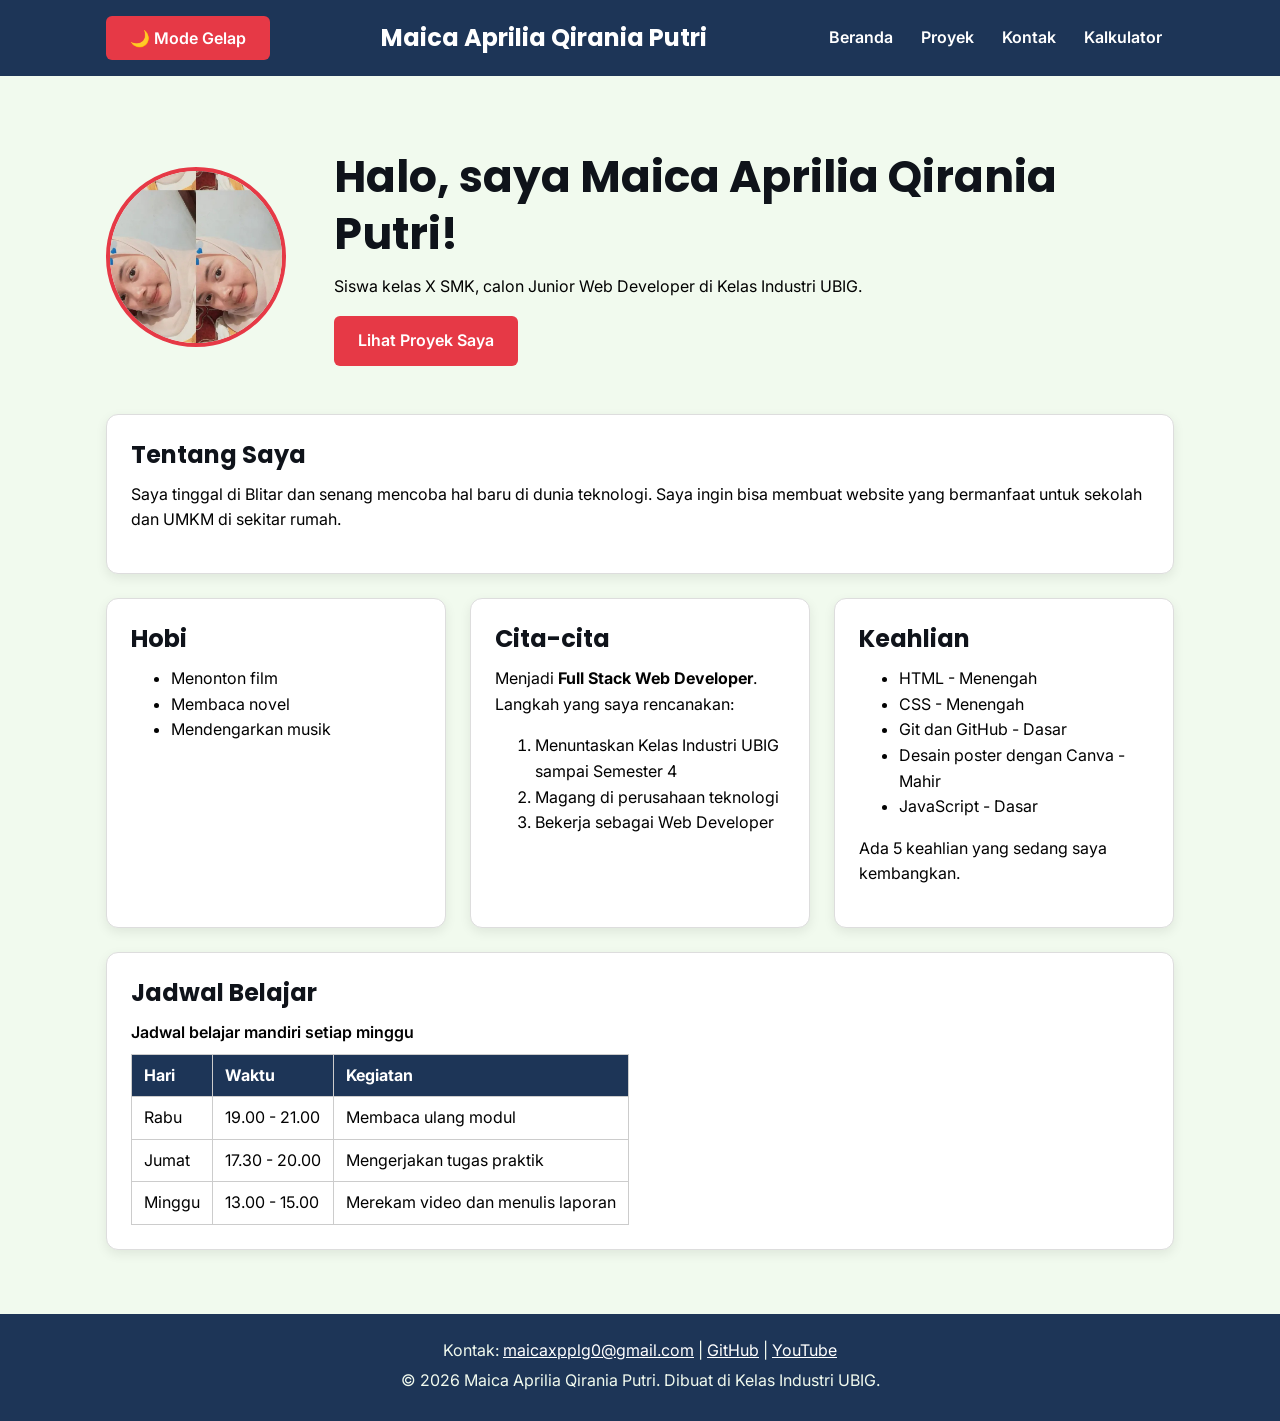
==== index.html @ 372b05b6 "feat: menambahkan dan mengganti sesuai dengan modul mingguan" ====
<!DOCTYPE html>
<html lang="id">
<head>
  <meta charset="UTF-8">
  <meta name="viewport" content="width=device-width, initial-scale=1.0">
  <title>Maica Aprilia Qirania Putri | Beranda</title>
  <link rel="preconnect" href="https://fonts.googleapis.com">
  <link rel="preconnect" href="https://fonts.gstatic.com" crossorigin>
  <link href="https://fonts.googleapis.com/css2?family=Inter:wght@400;600&family=Poppins:wght@600;700&display=swap" rel="stylesheet">
  <link rel="stylesheet" href="css/style.css">
  <script src="js/main.js" defer></script>
  <script src="js/tema.js" defer></script>
</head>
<body>
  <header>
    <div class="container navbar">
      <button id="tombolTema" type="button" aria-pressed="false">🌙 Mode Gelap</button>
      <h1>Maica Aprilia Qirania Putri</h1>
      <nav class="menu-laptop">
        <ul>
          <li><a href="index.html">Beranda</a></li>
          <li><a href="proyek.html">Proyek</a></li>
          <li><a href="kontak.html">Kontak</a></li>
          <li><a href="kalkulator.html">Kalkulator</a></li>
        </ul>
      </nav>
      <!-- Tantangan: menu ponsel yang bisa dibuka-tutup -->
      <details class="menu-ponsel">
        <summary>Menu</summary>
        <nav>
          <ul>
            <li><a href="index.html">Beranda</a></li>
            <li><a href="proyek.html">Proyek</a></li>
            <li><a href="kontak.html">Kontak</a></li>
            <li><a href="kalkulator.html">Kalkulator</a></li>
          </ul>
        </nav>
      </details>
    </div>
  </header>

  <main>
    <div class="container">
      <section class="hero">
        <img src="img/6264645036481909280_99.jpg" alt="Foto profil Maica Aprilia Qirania Putri" width="180">
        <div>
          <h2>Halo, saya Maica Aprilia Qirania Putri!</h2>
          <p>Siswa kelas X SMK, calon Junior Web Developer di Kelas Industri UBIG.</p>
          <a href="proyek.html" class="tombol">Lihat Proyek Saya</a>
        </div>
      </section>

      <section class="kartu">
        <h2>Tentang Saya</h2>
        <p>Saya tinggal di Blitar dan senang mencoba hal baru di dunia teknologi. Saya ingin bisa membuat website yang bermanfaat untuk sekolah dan UMKM di sekitar rumah.</p>
      </section>

      <div class="daftar-kartu">
        <section class="kartu">
          <h2>Hobi</h2>
          <ul>
            <li>Menonton film</li>
            <li>Membaca novel</li>
            <li>Mendengarkan musik</li>
          </ul>
        </section>

        <section class="kartu">
          <h2>Cita-cita</h2>
          <p>Menjadi <strong>Full Stack Web Developer</strong>. Langkah yang saya rencanakan:</p>
          <ol>
            <li>Menuntaskan Kelas Industri UBIG sampai Semester 4</li>
            <li>Magang di perusahaan teknologi</li>
            <li>Bekerja sebagai Web Developer</li>
          </ol>
        </section>

        <section class="kartu">
          <h2>Keahlian</h2>
          <ul id="daftar-skill"></ul>
          <p id="jumlah-skill"></p>
        </section>
      </div>

      <section class="kartu">
        <h2>Jadwal Belajar</h2>
        <table>
          <caption>Jadwal belajar mandiri setiap minggu</caption>
          <thead>
            <tr>
              <th>Hari</th>
              <th>Waktu</th>
              <th>Kegiatan</th>
            </tr>
          </thead>
          <tbody>
            <tr>
              <td>Rabu</td>
              <td>19.00 - 21.00</td>
              <td>Membaca ulang modul</td>
            </tr>
            <tr>
              <td>Jumat</td>
              <td>17.30 - 20.00</td>
              <td>Mengerjakan tugas praktik</td>
            </tr>
            <tr>
              <td>Minggu</td>
              <td>13.00 - 15.00</td>
              <td>Merekam video dan menulis laporan</td>
            </tr>
          </tbody>
        </table>
      </section>
    </div>
  </main>

  <footer>
    <p>Kontak: <a href="mailto:maicaxpplg0@gmail.com">maicaxpplg0@gmail.com</a> |
      <a href="https://github.com/919mayygaa" target="_blank">GitHub</a> |
      <a href="https://www.youtube.com/@maicaxpplg_1" target="_blank">YouTube</a></p>
    <p>&copy; 2026 Maica Aprilia Qirania Putri. Dibuat di Kelas Industri UBIG.</p>
  </footer>
</body>
</html>
---- css/style.css ----
/* Gaya portofolio Maica Aprilia Qirania Putri
   Palet: #1D3557 (utama), #E63946 (aksen), #F1FAEE (latar)
   Huruf: Poppins (judul), Inter (isi)
   Tata letak: mobile first, titik ubah 768px (tablet) dan 1024px (laptop) */

/* 1. Reset */
* {
  box-sizing: border-box;
  margin: 0;
}

img {
  max-width: 100%;
  height: auto;
}

/* 2. Dasar halaman: warna dan huruf */
:root {
  --warna-garis: #CCCCCC;
  --warna-kartu: #FFFFFF;
  --warna-judul: #0f131a;
  --warna-latar: #F1FAEE;
}

body {
  font-family: "Inter", Arial, sans-serif;
  font-size: 1rem;
  line-height: 1.6;
  color: #020202;
  background-color: #F1FAEE;
}

h1, h2, h3 {
  font-family: "Poppins", Arial, sans-serif;
  color: #0f131a;
  line-height: 1.3;
}

h2 {
  margin-bottom: 0.75rem;
}

p, ul, ol {
  margin-bottom: 1rem;
}

a {
  color: #E63946;
}

/* 3. Wadah, header, dan menu */
.container {
  max-width: 1100px;
  margin: 0 auto;
  padding: 0 1rem;
}

header {
  background-color: #1D3557;
  color: #FFFFFF;
  padding: 1rem 0;
}

header h1 {
  color: #FFFFFF;
  font-size: 1.5rem;
}

.navbar {
  display: flex;
  flex-wrap: wrap;
  justify-content: space-between;
  align-items: center;
  gap: 0.5rem;
}

nav ul {
  display: flex;
  gap: 0.25rem;
  padding: 0;
  margin: 0;
  list-style: none;
}

nav a {
  display: inline-block;
  padding: 0.5rem 0.75rem;
  border-radius: 6px;
  color: #FFFFFF;
  font-weight: 600;
  text-decoration: none;
}

/* Tantangan: menu ponsel buka-tutup dengan details */
.menu-laptop {
  display: none;
}

.menu-ponsel summary {
  padding: 0.5rem 0.75rem;
  border: 1px solid #FFFFFF;
  border-radius: 6px;
  font-weight: 600;
  cursor: pointer;
}

.menu-ponsel ul {
  flex-direction: column;
  margin-top: 0.5rem;
}

/* 4. Isi utama, hero, dan kartu */
main {
  padding: 1.5rem 0;
}

.hero {
  display: flex;
  flex-direction: column;
  align-items: center;
  gap: 1.5rem;
  padding: 1rem 0 2rem;
  text-align: center;
}

.hero img {
  border: 4px solid #E63946;
  border-radius: 50%;
}

.hero h2 {
  font-size: 2rem;
}

.tombol {
  display: inline-block;
  padding: 0.75rem 1.5rem;
  border-radius: 6px;
  background-color: #E63946;
  color: #FFFFFF;
  font-weight: 600;
  text-decoration: none;
}

.kartu {
  background-color: #FFFFFF;
  padding: 1rem;
  margin-bottom: 1.5rem;
  border: 1px solid #DDDDDD;
  border-radius: 12px;
  box-shadow: 0 4px 12px rgba(0, 0, 0, 0.08);
}

.daftar-kartu {
  display: flex;
  flex-wrap: wrap;
  gap: 1.5rem;
  margin-bottom: 1.5rem;
}

.daftar-kartu .kartu {
  flex: 1 1 280px;
  margin-bottom: 0;
}

article img {
  border-radius: 8px;
  border: 1px solid #DDDDDD;
}

/* 5. Tabel */
table {
  border-collapse: collapse;
}

caption {
  font-weight: 600;
  text-align: left;
  margin-bottom: 0.5rem;
}

th, td {
  border: 1px solid #CCCCCC;
  padding: 0.5rem 0.75rem;
  text-align: left;
}

th {
  background-color: #1D3557;
  color: #FFFFFF;
}

/* 6. Form */
label {
  font-size: 0.875rem;
}

input, select, textarea {
  width: 100%;
  max-width: 22rem;
  padding: 0.6rem;
  margin-top: 0.25rem;
  border: 1px solid #CCCCCC;
  border-radius: 6px;
  font-family: inherit;
  font-size: 1rem;
}

button {
  padding: 0.75rem 1.5rem;
  border: none;
  border-radius: 6px;
  background-color: #E63946;
  color: #FFFFFF;
  font-family: inherit;
  font-size: 1rem;
  font-weight: 600;
  cursor: pointer;
}

/* 7. Footer */
footer {
  background-color: #1D3557;
  color: #F1FAEE;
  text-align: center;
  padding: 1.5rem;
}

footer p {
  margin-bottom: 0.25rem;
}

footer a {
  color: #FFFFFF;
}

/* 8. Tablet: lebar layar 768px ke atas */
@media (min-width: 768px) {
  .menu-laptop {
    display: block;
  }

  .menu-ponsel {
    display: none;
  }

  .hero {
    flex-direction: row;
    padding: 2rem 0 3rem;
    text-align: left;
  }

  .kartu {
    padding: 1.5rem;
  }
}

/* 9. Laptop: lebar layar 1024px ke atas */
@media (min-width: 1024px) {
  main {
    padding: 2.5rem 0;
  }

  .hero {
    gap: 3rem;
  }

  .hero h2 {
    font-size: 2.75rem;
  }
}

/* 10. Filter proyek */
.filter {
  display: flex;
  flex-wrap: wrap;
  gap: 0.5rem;
  margin-bottom: 1rem;
}
.tombol-filter {
  padding: 0.5rem 1rem;
  border: 2px solid var(--warna-garis);
  background-color: var(--warna-kartu);
  color: var(--warna-judul);
  cursor: pointer;
}
.tombol-filter[aria-pressed="true"] {
  border-color: #2563EB;
  background-color: #2563EB;
  color: #FFFFFF;
}
.tombol-filter:focus-visible {
  outline: 3px solid #F59E0B;
  outline-offset: 2px;
}
.label {
  display: inline-block;
  padding: 0.1rem 0.6rem;
  margin-bottom: 0.5rem;
  border-radius: 999px;
  background-color: var(--warna-latar);
  color: var(--warna-judul);
  font-size: 0.85rem;
  font-weight: 600;
}

/* 11. Tema gelap */
body.dark-mode {
  color-scheme: dark;
  color: #F1F5F9;
  background-color: #121827;
  --warna-garis: #475569;
  --warna-kartu: #1E293B;
  --warna-judul: #F1F5F9;
  --warna-latar: #334155;
}

body.dark-mode h1,
body.dark-mode h2,
body.dark-mode h3 {
  color: #F1F5F9;
}

body.dark-mode header h1 {
  color: #FFFFFF;
}

body.dark-mode .kartu {
  background-color: #1E293B;
  border-color: #475569;
}

body.dark-mode input,
body.dark-mode select,
body.dark-mode textarea {
  color: #F1F5F9;
  background-color: #1E293B;
  border-color: #64748B;
}

body.dark-mode th {
  background-color: #334155;
}

body.dark-mode td {
  border-color: #64748B;
}
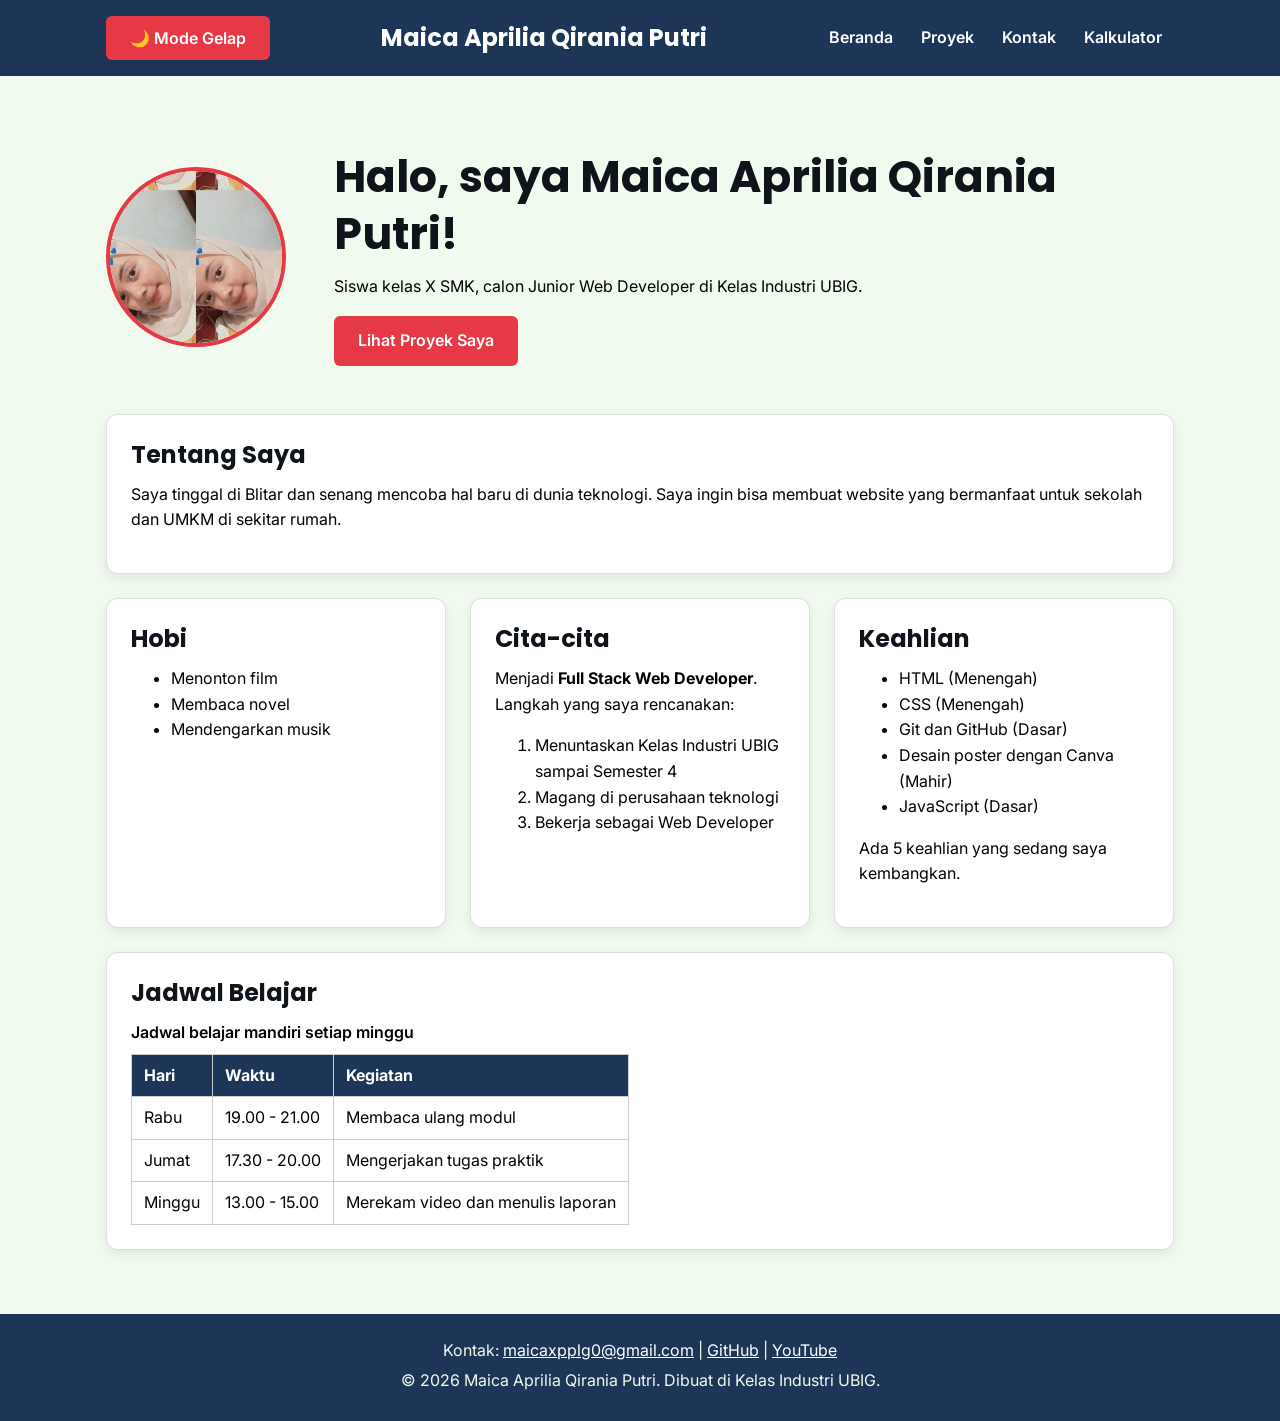
==== commit 7a0b417e: "uji praktik paket B kosongkan pesan ( perbaikan )" ====
--- a/index.html
+++ b/index.html
@@ -42,7 +42,7 @@
   <main>
     <div class="container">
       <section class="hero">
-        <img src="img/6264645036481909280_99.jpg" alt="Foto profil Maica Aprilia Qirania Putri" width="180">
+        <img src="img/6264645036481909280_99.jpg" alt="Foto profil Maica Aprilia Qirania Putri" width="180" height="180" loading="eager" fetchpriority="high" decoding="async">
         <div>
           <h2>Halo, saya Maica Aprilia Qirania Putri!</h2>
           <p>Siswa kelas X SMK, calon Junior Web Developer di Kelas Industri UBIG.</p>
--- a/css/style.css
+++ b/css/style.css
@@ -1,4 +1,5 @@
 /* Gaya portofolio Maica Aprilia Qirania Putri
+
    Palet: #1D3557 (utama), #E63946 (aksen), #F1FAEE (latar)
    Huruf: Poppins (judul), Inter (isi)
    Tata letak: mobile first, titik ubah 768px (tablet) dan 1024px (laptop) */
@@ -126,6 +127,9 @@
 .hero img {
   border: 4px solid #E63946;
   border-radius: 50%;
+  width: 180px;
+  height: 180px;
+  object-fit: cover;
 }
 
 .hero h2 {
@@ -345,3 +349,12 @@
 body.dark-mode td {
   border-color: #64748B;
 }
+
+.hampir-penuh {
+  font-weight: 600;
+}
+
+.peringatan-pesan {
+  font-weight: 600;
+}
+
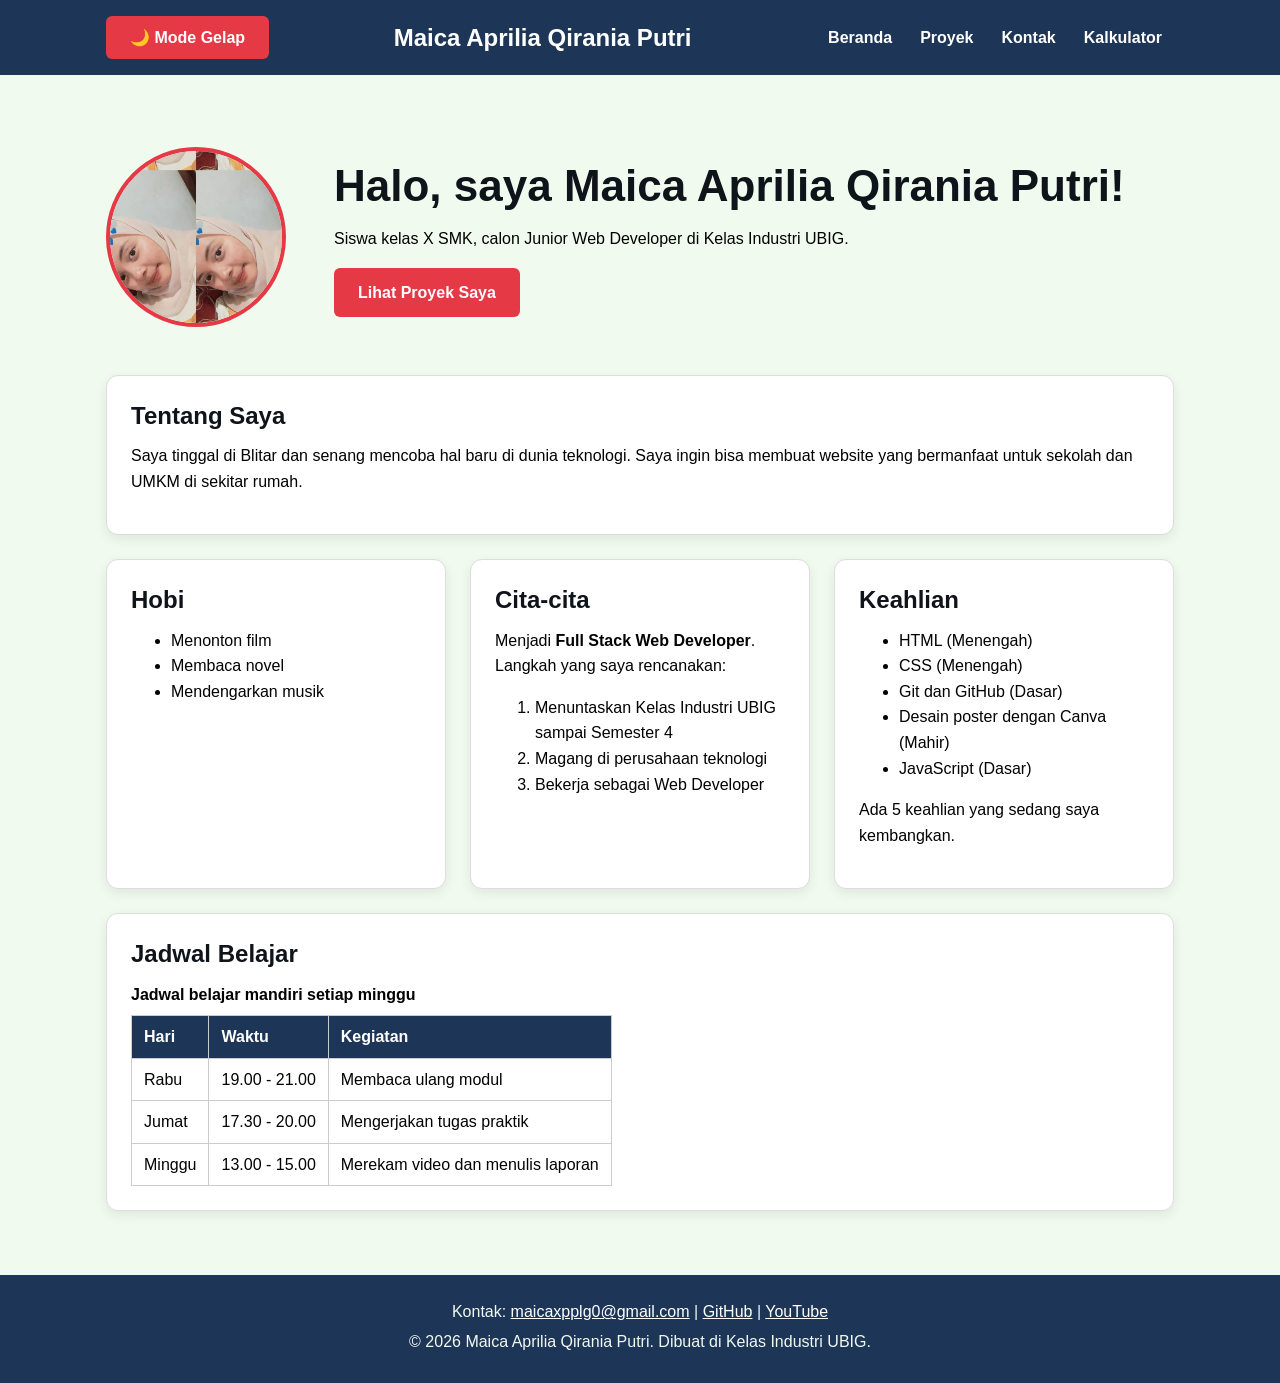
==== commit 52f8bd22: "feat : uji praktik uji paket B kosongkan pesan ( perbaikan )" ====
--- a/index.html
+++ b/index.html
@@ -3,10 +3,8 @@
 <head>
   <meta charset="UTF-8">
   <meta name="viewport" content="width=device-width, initial-scale=1.0">
+  <meta name="description" content="Portofolio Maica Aprilia Qirania Putri berisi profil, keahlian, jadwal belajar, dan proyek web.">
   <title>Maica Aprilia Qirania Putri | Beranda</title>
-  <link rel="preconnect" href="https://fonts.googleapis.com">
-  <link rel="preconnect" href="https://fonts.gstatic.com" crossorigin>
-  <link href="https://fonts.googleapis.com/css2?family=Inter:wght@400;600&family=Poppins:wght@600;700&display=swap" rel="stylesheet">
   <link rel="stylesheet" href="css/style.css">
   <script src="js/main.js" defer></script>
   <script src="js/tema.js" defer></script>
--- a/css/style.css
+++ b/css/style.css
@@ -24,7 +24,7 @@
 }
 
 body {
-  font-family: "Inter", Arial, sans-serif;
+  font-family: "Segoe UI", Arial, sans-serif;
   font-size: 1rem;
   line-height: 1.6;
   color: #020202;
@@ -32,7 +32,7 @@
 }
 
 h1, h2, h3 {
-  font-family: "Poppins", Arial, sans-serif;
+  font-family: "Segoe UI", Arial, sans-serif;
   color: #0f131a;
   line-height: 1.3;
 }
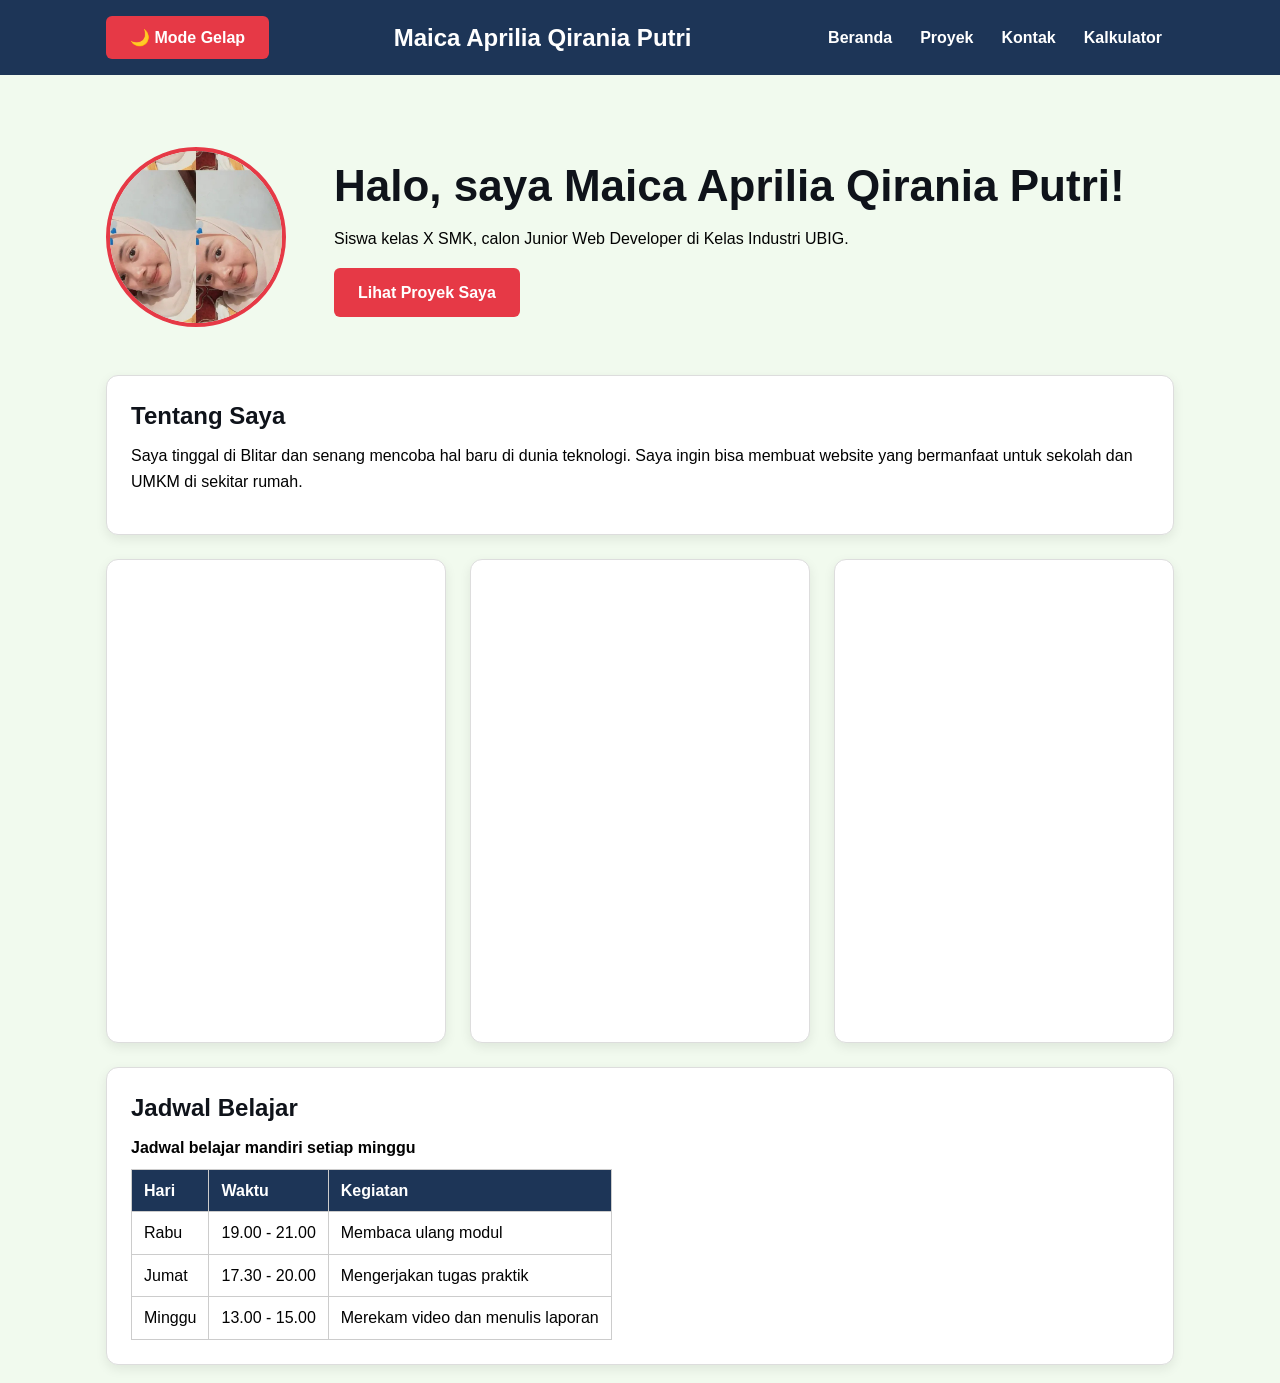
==== commit fbba31fb: "feat : uji praktik paket B kosongkan pesan ( perbaikan )" ====
--- a/index.html
+++ b/index.html
@@ -4,9 +4,15 @@
   <meta charset="UTF-8">
   <meta name="viewport" content="width=device-width, initial-scale=1.0">
   <meta name="description" content="Portofolio Maica Aprilia Qirania Putri berisi profil, keahlian, jadwal belajar, dan proyek web.">
+  <meta name="author" content="Maica Aprilia Qirania Putri">
+  <meta name="robots" content="index, follow">
+  <meta property="og:type" content="website">
+  <meta property="og:title" content="Maica Aprilia Qirania Putri | Beranda">
+  <meta property="og:description" content="Portofolio profil, keahlian, jadwal belajar, dan proyek web Maica Aprilia Qirania Putri.">
   <title>Maica Aprilia Qirania Putri | Beranda</title>
+  <link rel="preload" href="data/keahlian.json" as="fetch" crossorigin>
   <link rel="stylesheet" href="css/style.css">
-  <script src="js/main.js" defer></script>
+  <script src="js/beranda.js" defer></script>
   <script src="js/tema.js" defer></script>
 </head>
 <body>
--- a/css/style.css
+++ b/css/style.css
@@ -156,20 +156,75 @@
 }
 
 .daftar-kartu {
-  display: flex;
-  flex-wrap: wrap;
+  display: grid;
+  grid-template-columns: 1fr;
   gap: 1.5rem;
   margin-bottom: 1.5rem;
 }
 
 .daftar-kartu .kartu {
-  flex: 1 1 280px;
   margin-bottom: 0;
+  content-visibility: auto;
+  contain-intrinsic-size: 280px 420px;
 }
 
 article img {
+  display: block;
+  width: 100%;
+  aspect-ratio: 4 / 3;
+  object-fit: cover;
   border-radius: 8px;
   border: 1px solid #DDDDDD;
+}
+
+.bagian-proyek {
+  margin-bottom: 1.5rem;
+}
+
+.filter {
+  margin-bottom: 0.75rem;
+}
+
+#jumlah-proyek {
+  min-height: 1.5rem;
+  color: #475569;
+  font-weight: 600;
+}
+
+.bagian-repositori {
+  margin-bottom: 1.5rem;
+}
+
+.daftar-repo {
+  display: grid;
+  grid-template-columns: 1fr;
+  gap: 0.5rem;
+  padding: 0;
+  margin: 0;
+  list-style: none;
+}
+
+.daftar-repo li {
+  border: 1px solid var(--warna-garis);
+  border-radius: 8px;
+  background-color: var(--warna-latar);
+}
+
+.daftar-repo a {
+  display: block;
+  padding: 0.75rem 1rem;
+  font-weight: 600;
+  text-decoration: none;
+  overflow-wrap: anywhere;
+}
+
+.bagian-faq details {
+  padding: 0.75rem 0;
+  border-bottom: 1px solid var(--warna-garis);
+}
+
+.bagian-faq details:last-child {
+  border-bottom: 0;
 }
 
 /* 5. Tabel */
@@ -257,6 +312,11 @@
   .kartu {
     padding: 1.5rem;
   }
+
+  .daftar-kartu,
+  .daftar-repo {
+    grid-template-columns: repeat(2, minmax(0, 1fr));
+  }
 }
 
 /* 9. Laptop: lebar layar 1024px ke atas */
@@ -271,6 +331,10 @@
 
   .hero h2 {
     font-size: 2.75rem;
+  }
+
+  .daftar-kartu {
+    grid-template-columns: repeat(3, minmax(0, 1fr));
   }
 }
 
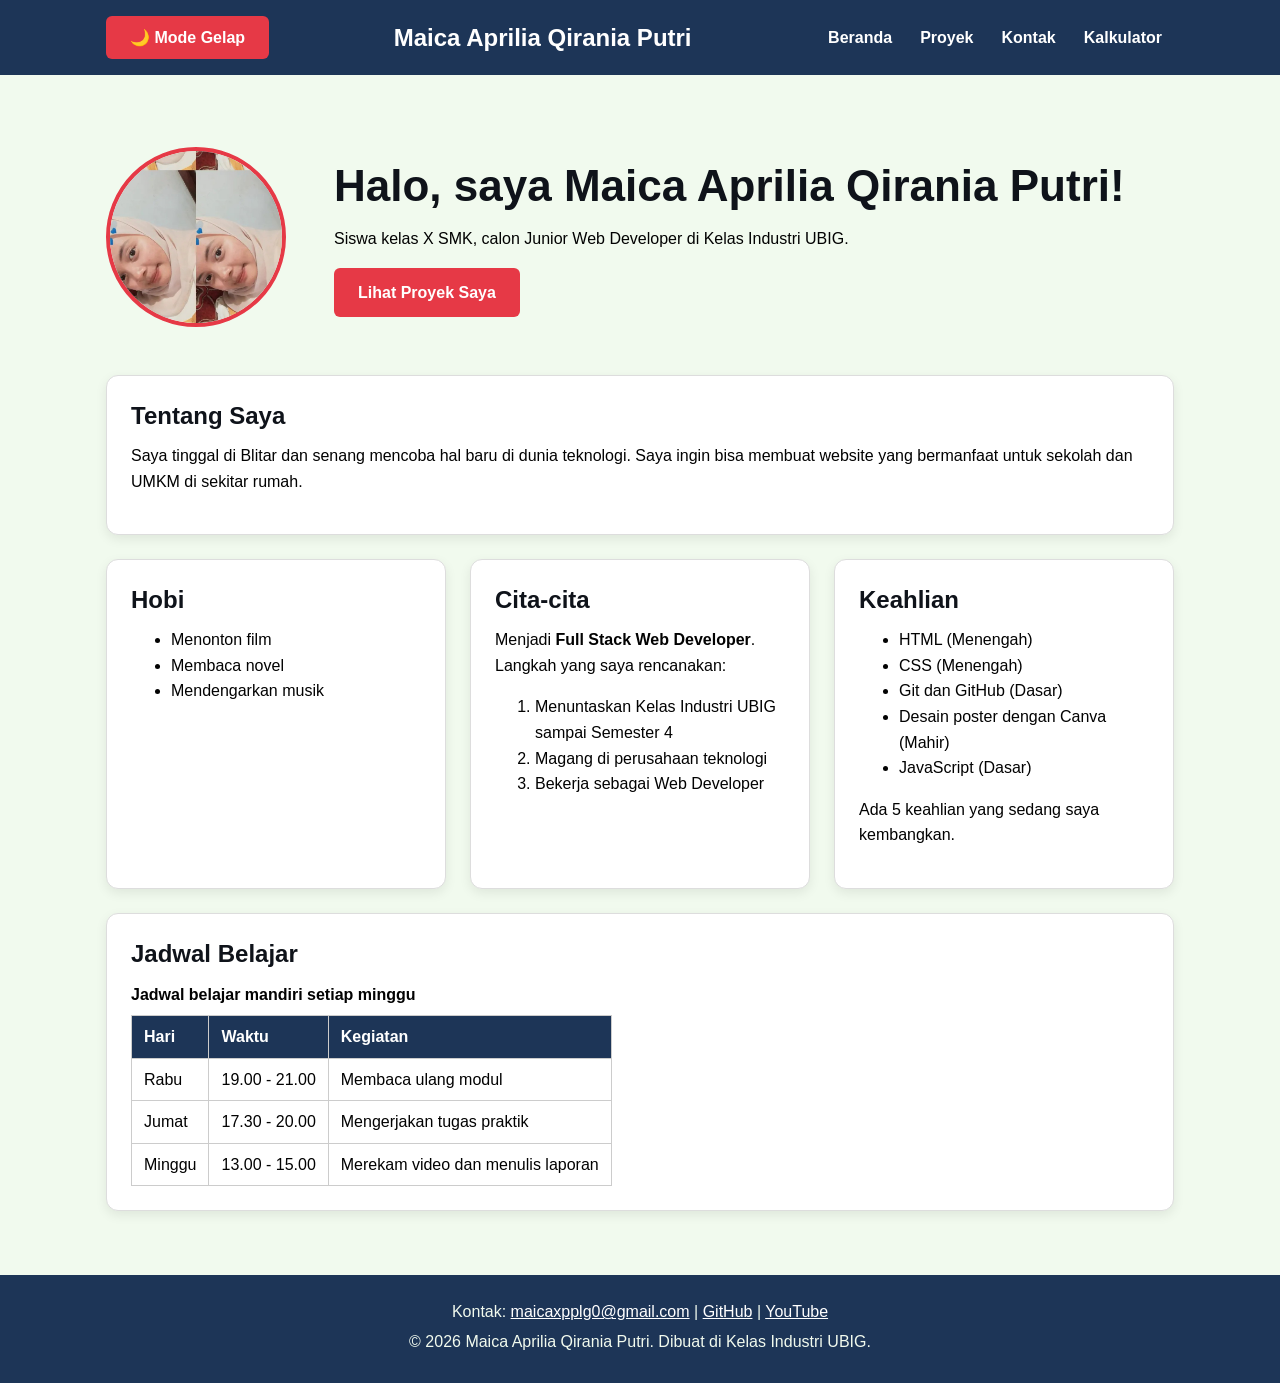
==== commit 039d4264: "feat : uji praktik paket B kosongkan pesan ( perbaikan )" ====
--- a/index.html
+++ b/index.html
@@ -7,9 +7,58 @@
   <meta name="author" content="Maica Aprilia Qirania Putri">
   <meta name="robots" content="index, follow">
   <meta property="og:type" content="website">
+  <meta property="og:locale" content="id_ID">
+  <meta property="og:site_name" content="Maica Aprilia Qirania Putri">
   <meta property="og:title" content="Maica Aprilia Qirania Putri | Beranda">
   <meta property="og:description" content="Portofolio profil, keahlian, jadwal belajar, dan proyek web Maica Aprilia Qirania Putri.">
+  <meta property="og:image" content="img/6264645036481909280_99.jpg">
+  <meta name="twitter:card" content="summary_large_image">
+  <meta name="twitter:title" content="Maica Aprilia Qirania Putri | Beranda">
+  <meta name="twitter:description" content="Profil, keahlian, jadwal belajar, dan proyek web Maica Aprilia Qirania Putri.">
+  <meta name="twitter:image" content="img/6264645036481909280_99.jpg">
   <title>Maica Aprilia Qirania Putri | Beranda</title>
+  <script>
+    if (window.location.protocol === "https:" || window.location.protocol === "http:") {
+      const pageUrl = window.location.origin + window.location.pathname;
+      const imageUrl = window.location.origin + "/img/6264645036481909280_99.jpg";
+
+      const canonical = document.createElement("link");
+      canonical.setAttribute("rel", "canonical");
+      canonical.setAttribute("href", pageUrl);
+      document.head.appendChild(canonical);
+
+      const ogUrl = document.createElement("meta");
+      ogUrl.setAttribute("property", "og:url");
+      ogUrl.setAttribute("content", pageUrl);
+      document.head.appendChild(ogUrl);
+
+      document.querySelector('meta[property="og:image"]')?.setAttribute("content", imageUrl);
+      document.querySelector('meta[name="twitter:image"]')?.setAttribute("content", imageUrl);
+    }
+  </script>
+  <script type="application/ld+json">
+    {
+      "@context": "https://schema.org",
+      "@graph": [
+        {
+          "@type": "WebSite",
+          "name": "Portofolio Maica Aprilia Qirania Putri",
+          "inLanguage": "id-ID",
+          "description": "Portofolio pribadi Maica Aprilia Qirania Putri."
+        },
+        {
+          "@type": "Person",
+          "name": "Maica Aprilia Qirania Putri",
+          "jobTitle": "Junior Web Developer",
+          "knowsAbout": ["HTML", "CSS", "JavaScript", "Web Development"],
+          "sameAs": [
+            "https://github.com/919mayygaa",
+            "https://www.youtube.com/@maicaxpplg_1"
+          ]
+        }
+      ]
+    }
+  </script>
   <link rel="preload" href="data/keahlian.json" as="fetch" crossorigin>
   <link rel="stylesheet" href="css/style.css">
   <script src="js/beranda.js" defer></script>
